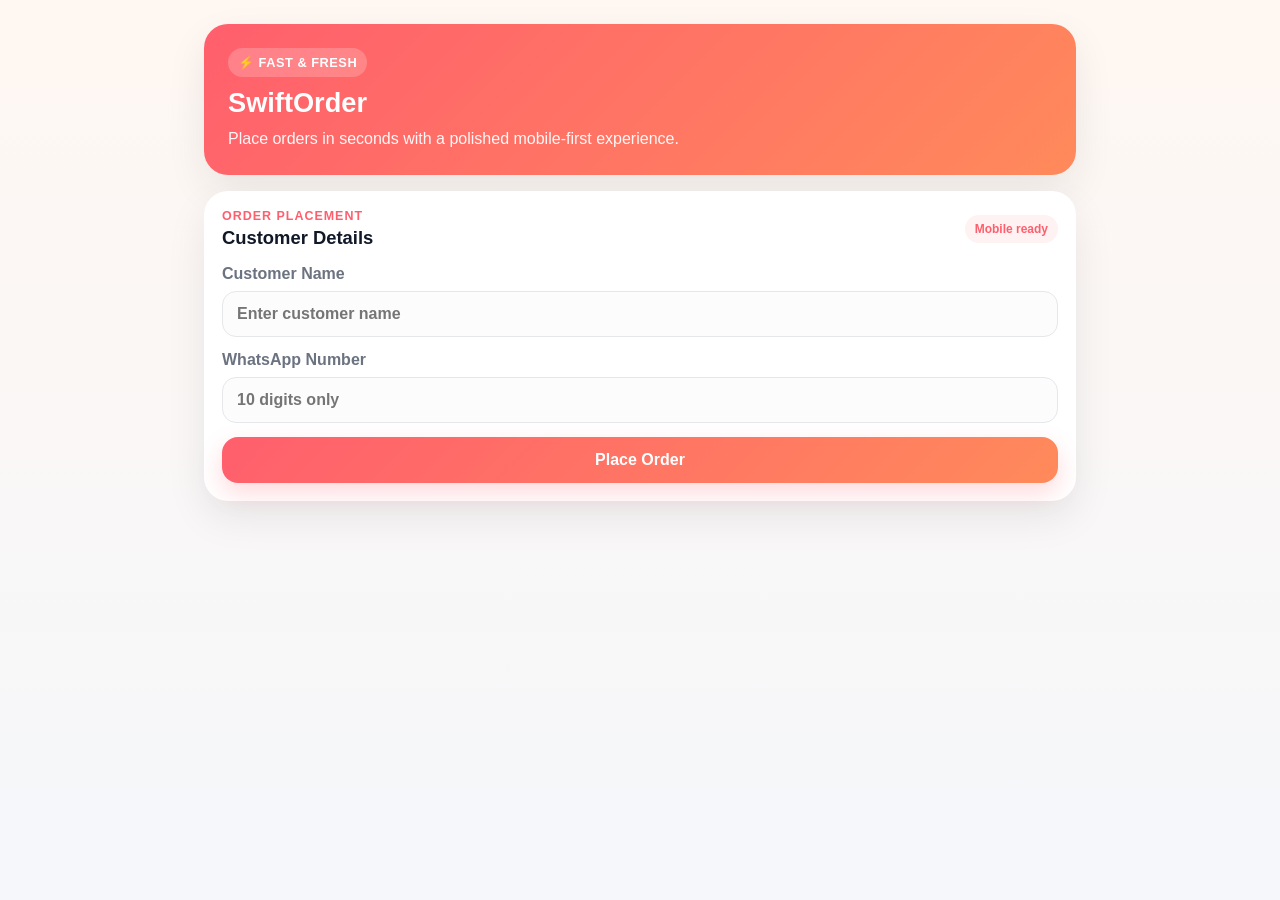
==== index.html @ 960eb1bb "Add PWA order management app and GitHub Pages workflow" ====
<!DOCTYPE html>
<html lang="en">
  <head>
    <meta charset="UTF-8" />
    <meta name="viewport" content="width=device-width, initial-scale=1.0, viewport-fit=cover" />
    <meta name="theme-color" content="#ff5f6d" />
    <meta name="description" content="Mobile-first order management PWA" />
    <link rel="manifest" href="manifest.json" />
    <link rel="icon" href="icons/icon-192.svg" type="image/svg+xml" />
    <link rel="apple-touch-icon" href="icons/icon-192.svg" />
    <title>SwiftOrder</title>
    <link rel="stylesheet" href="style.css" />
  </head>
  <body>
    <div class="app-shell">
      <header class="hero-card">
        <div class="hero-badge">⚡ Fast & Fresh</div>
        <h1>SwiftOrder</h1>
        <p>Place orders in seconds with a polished mobile-first experience.</p>
      </header>

      <main class="container">
        <section class="card form-card">
          <div class="card-header">
            <div>
              <p class="eyebrow">Order Placement</p>
              <h2>Customer Details</h2>
            </div>
            <span class="pill">Mobile ready</span>
          </div>

          <form id="customerForm" novalidate>
            <label class="field">
              <span>Customer Name</span>
              <input id="customerName" type="text" placeholder="Enter customer name" required />
            </label>

            <label class="field">
              <span>WhatsApp Number</span>
              <input id="phone" type="tel" inputmode="numeric" placeholder="10 digits only" required />
            </label>

            <button id="placeOrderBtn" class="primary-btn" type="button">Place Order</button>
          </form>
        </section>

        <section id="productsSection" class="card products-card hidden" aria-live="polite">
          <div class="card-header">
            <div>
              <p class="eyebrow">What would you like?</p>
              <h2>Order Items</h2>
            </div>
            <span class="pill accent">Add multiple</span>
          </div>

          <div id="productsList" class="products-list"></div>

          <div class="sticky-actions">
            <button id="addProductBtn" class="secondary-btn" type="button">Add Product</button>
            <button id="submitOrderBtn" class="primary-btn" type="button">Submit Order</button>
          </div>
        </section>
      </main>
    </div>

    <div id="loadingOverlay" class="loading-overlay hidden" aria-hidden="true">
      <div class="spinner-box">
        <div class="spinner"></div>
        <p>Placing your order...</p>
      </div>
    </div>

    <div id="successModal" class="modal hidden" aria-hidden="true">
      <div class="modal-card">
        <div class="modal-icon">✓</div>
        <h3>Order Confirmed</h3>
        <p>Thank you for your order.</p>
        <p class="order-number">Order Number: <span id="orderNumber">-</span></p>
        <button id="newOrderBtn" class="primary-btn" type="button">Place New Order</button>
      </div>
    </div>

    <div id="toastContainer" class="toast-container" aria-live="assertive"></div>

    <script src="app.js"></script>
  </body>
</html>
---- style.css ----
:root {
  --bg: #f5f7fb;
  --card: #ffffff;
  --text: #111827;
  --muted: #6b7280;
  --primary: linear-gradient(135deg, #ff5f6d, #ff8a5b);
  --primary-solid: #ff5f6d;
  --secondary: #fef2f2;
  --border: #e5e7eb;
  --shadow: 0 16px 40px rgba(15, 23, 42, 0.08);
}

* {
  box-sizing: border-box;
}

body {
  margin: 0;
  font-family: Inter, "Segoe UI", Roboto, Arial, sans-serif;
  color: var(--text);
  background: linear-gradient(180deg, #fff7f2 0%, var(--bg) 100%);
  min-height: 100vh;
}

button,
input,
select {
  font: inherit;
}

button {
  cursor: pointer;
  border: none;
}

.app-shell {
  max-width: 920px;
  margin: 0 auto;
  padding: 16px;
}

.hero-card,
.card {
  background: var(--card);
  border-radius: 24px;
  box-shadow: var(--shadow);
}

.hero-card {
  padding: 24px;
  margin-bottom: 16px;
  background: linear-gradient(135deg, #ff5f6d, #ff8a5b);
  color: white;
}

.hero-badge {
  display: inline-flex;
  padding: 7px 10px;
  border-radius: 999px;
  background: rgba(255,255,255,0.2);
  font-size: 0.8rem;
  font-weight: 700;
  letter-spacing: 0.04em;
  text-transform: uppercase;
}

.hero-card h1 {
  margin: 10px 0 8px;
  font-size: 1.7rem;
}

.hero-card p {
  margin: 0;
  opacity: 0.95;
  line-height: 1.5;
}

.container {
  display: grid;
  gap: 16px;
}

.card {
  padding: 18px;
}

.card-header {
  display: flex;
  justify-content: space-between;
  align-items: center;
  margin-bottom: 16px;
}

.eyebrow {
  margin: 0 0 4px;
  color: var(--primary-solid);
  font-size: 0.78rem;
  font-weight: 700;
  text-transform: uppercase;
  letter-spacing: 0.08em;
}

.card-header h2 {
  margin: 0;
  font-size: 1.15rem;
}

.pill {
  padding: 7px 10px;
  border-radius: 999px;
  background: var(--secondary);
  color: var(--primary-solid);
  font-size: 0.75rem;
  font-weight: 700;
}

.pill.accent {
  background: rgba(255,95,109,0.12);
}

form {
  display: grid;
  gap: 14px;
}

.field {
  display: grid;
  gap: 8px;
  font-weight: 600;
  color: var(--muted);
}

.field input,
.field select {
  width: 100%;
  border: 1px solid var(--border);
  border-radius: 14px;
  padding: 13px 14px;
  background: #fcfcfd;
  color: var(--text);
  outline: none;
}

.field input:focus,
.field select:focus {
  border-color: var(--primary-solid);
  box-shadow: 0 0 0 3px rgba(255,95,109,0.15);
}

.primary-btn,
.secondary-btn {
  width: 100%;
  border-radius: 16px;
  padding: 14px 16px;
  font-weight: 700;
  transition: transform 0.2s ease, box-shadow 0.2s ease;
}

.primary-btn {
  background: var(--primary);
  color: white;
  box-shadow: 0 10px 24px rgba(255,95,109,0.24);
}

.secondary-btn {
  background: #fff4f4;
  color: var(--primary-solid);
  border: 1px solid rgba(255,95,109,0.16);
}

.primary-btn:active,
.secondary-btn:active {
  transform: scale(0.98);
}

.products-list {
  display: grid;
  gap: 12px;
}

.product-card {
  border: 1px solid var(--border);
  border-radius: 20px;
  padding: 14px;
  background: linear-gradient(180deg, #fff 0%, #fff9f7 100%);
}

.product-row {
  display: grid;
  gap: 10px;
}

.product-meta {
  display: flex;
  justify-content: space-between;
  gap: 10px;
  align-items: center;
  margin-bottom: 8px;
}

.product-meta strong {
  font-size: 0.95rem;
}

.remove-btn {
  padding: 8px 12px;
  border-radius: 999px;
  background: #ffe8e8;
  color: #c2364b;
  font-weight: 700;
}

.sticky-actions {
  position: sticky;
  bottom: 8px;
  display: flex;
  gap: 10px;
  margin-top: 16px;
  padding-top: 10px;
  background: rgba(255,255,255,0.92);
  backdrop-filter: blur(12px);
}

.loading-overlay {
  position: fixed;
  inset: 0;
  background: rgba(17,24,39,0.65);
  display: grid;
  place-items: center;
  z-index: 999;
  padding: 16px;
}

.spinner-box {
  text-align: center;
  color: white;
  background: rgba(255,255,255,0.12);
  padding: 24px;
  border-radius: 24px;
  backdrop-filter: blur(8px);
}

.spinner {
  width: 48px;
  height: 48px;
  margin: 0 auto 12px;
  border: 4px solid rgba(255,255,255,0.35);
  border-top-color: white;
  border-radius: 50%;
  animation: spin 0.9s linear infinite;
}

@keyframes spin {
  to { transform: rotate(360deg); }
}

.modal {
  position: fixed;
  inset: 0;
  display: grid;
  place-items: center;
  padding: 16px;
  background: rgba(15,23,42,0.55);
  z-index: 1000;
}

.modal-card {
  width: min(100%, 380px);
  background: white;
  border-radius: 24px;
  padding: 26px 20px;
  text-align: center;
  box-shadow: var(--shadow);
}

.modal-icon {
  font-size: 2rem;
  width: 54px;
  height: 54px;
  line-height: 54px;
  margin: 0 auto 10px;
  border-radius: 50%;
  background: linear-gradient(135deg, #22c55e, #16a34a);
  color: white;
}

.modal-card h3 {
  margin: 0 0 6px;
  font-size: 1.3rem;
}

.modal-card p {
  margin: 0 0 8px;
  color: var(--muted);
}

.order-number {
  font-weight: 700;
  color: var(--text);
  margin-bottom: 16px;
}

.toast-container {
  position: fixed;
  left: 50%;
  bottom: 20px;
  transform: translateX(-50%);
  width: min(90%, 420px);
  display: grid;
  gap: 10px;
  z-index: 1100;
}

.toast {
  padding: 12px 14px;
  border-radius: 14px;
  color: white;
  font-weight: 600;
  background: #111827;
  box-shadow: var(--shadow);
}

.toast.success {
  background: #16a34a;
}

.toast.error {
  background: #dc2626;
}

.hidden {
  display: none !important;
}

@media (min-width: 700px) {
  .app-shell {
    padding: 24px;
  }

  .sticky-actions {
    flex-direction: row;
  }

  .sticky-actions .primary-btn,
  .sticky-actions .secondary-btn {
    flex: 1;
  }

  .product-row {
    grid-template-columns: 1.4fr 0.7fr auto;
    align-items: end;
  }
}

@media (max-width: 480px) {
  .hero-card,
  .card {
    border-radius: 20px;
  }

  .sticky-actions {
    flex-direction: column;
  }
}
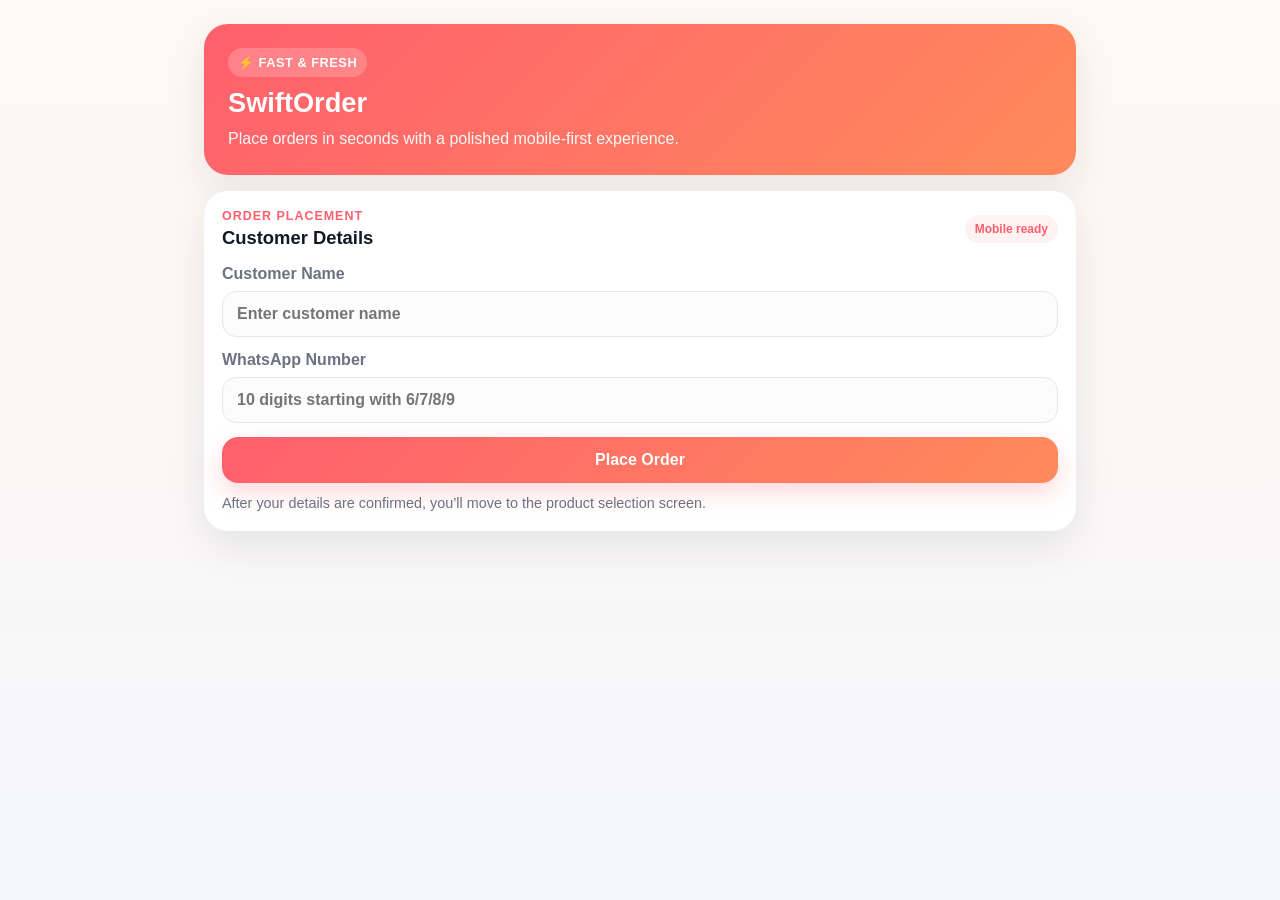
==== commit 596ac3b9: "Deploy inventory page and order validation fixes" ====
--- a/index.html
+++ b/index.html
@@ -20,7 +20,7 @@
       </header>
 
       <main class="container">
-        <section class="card form-card">
+        <section id="customerSection" class="card form-card">
           <div class="card-header">
             <div>
               <p class="eyebrow">Order Placement</p>
@@ -32,22 +32,23 @@
           <form id="customerForm" novalidate>
             <label class="field">
               <span>Customer Name</span>
-              <input id="customerName" type="text" placeholder="Enter customer name" required />
+              <input id="customerName" type="text" placeholder="Enter customer name" pattern="[A-Za-z ]+" maxlength="50" autocomplete="name" required />
             </label>
 
             <label class="field">
               <span>WhatsApp Number</span>
-              <input id="phone" type="tel" inputmode="numeric" placeholder="10 digits only" required />
+              <input id="phone" type="tel" inputmode="numeric" placeholder="10 digits starting with 6/7/8/9" pattern="[6789][0-9]{9}" maxlength="10" required />
             </label>
 
             <button id="placeOrderBtn" class="primary-btn" type="button">Place Order</button>
+            <p class="helper-text">After your details are confirmed, you’ll move to the product selection screen.</p>
           </form>
         </section>
 
         <section id="productsSection" class="card products-card hidden" aria-live="polite">
           <div class="card-header">
             <div>
-              <p class="eyebrow">What would you like?</p>
+              <p class="eyebrow">Step 2</p>
               <h2>Order Items</h2>
             </div>
             <span class="pill accent">Add multiple</span>
@@ -56,7 +57,7 @@
           <div id="productsList" class="products-list"></div>
 
           <div class="sticky-actions">
-            <button id="addProductBtn" class="secondary-btn" type="button">Add Product</button>
+            <button id="addProductBtn" class="secondary-btn" type="button" disabled>Add Product</button>
             <button id="submitOrderBtn" class="primary-btn" type="button">Submit Order</button>
           </div>
         </section>
--- a/style.css
+++ b/style.css
@@ -118,6 +118,13 @@
   background: rgba(255,95,109,0.12);
 }
 
+.helper-text {
+  margin: -4px 0 0;
+  color: var(--muted);
+  font-size: 0.9rem;
+  line-height: 1.4;
+}
+
 form {
   display: grid;
   gap: 14px;
@@ -185,6 +192,13 @@
   background: linear-gradient(180deg, #fff 0%, #fff9f7 100%);
 }
 
+.field.field--error input,
+.field.field--error select {
+  border-color: #ef4444;
+  box-shadow: 0 0 0 3px rgba(239, 68, 68, 0.15);
+  background: #fff8f8;
+}
+
 .product-row {
   display: grid;
   gap: 10px;
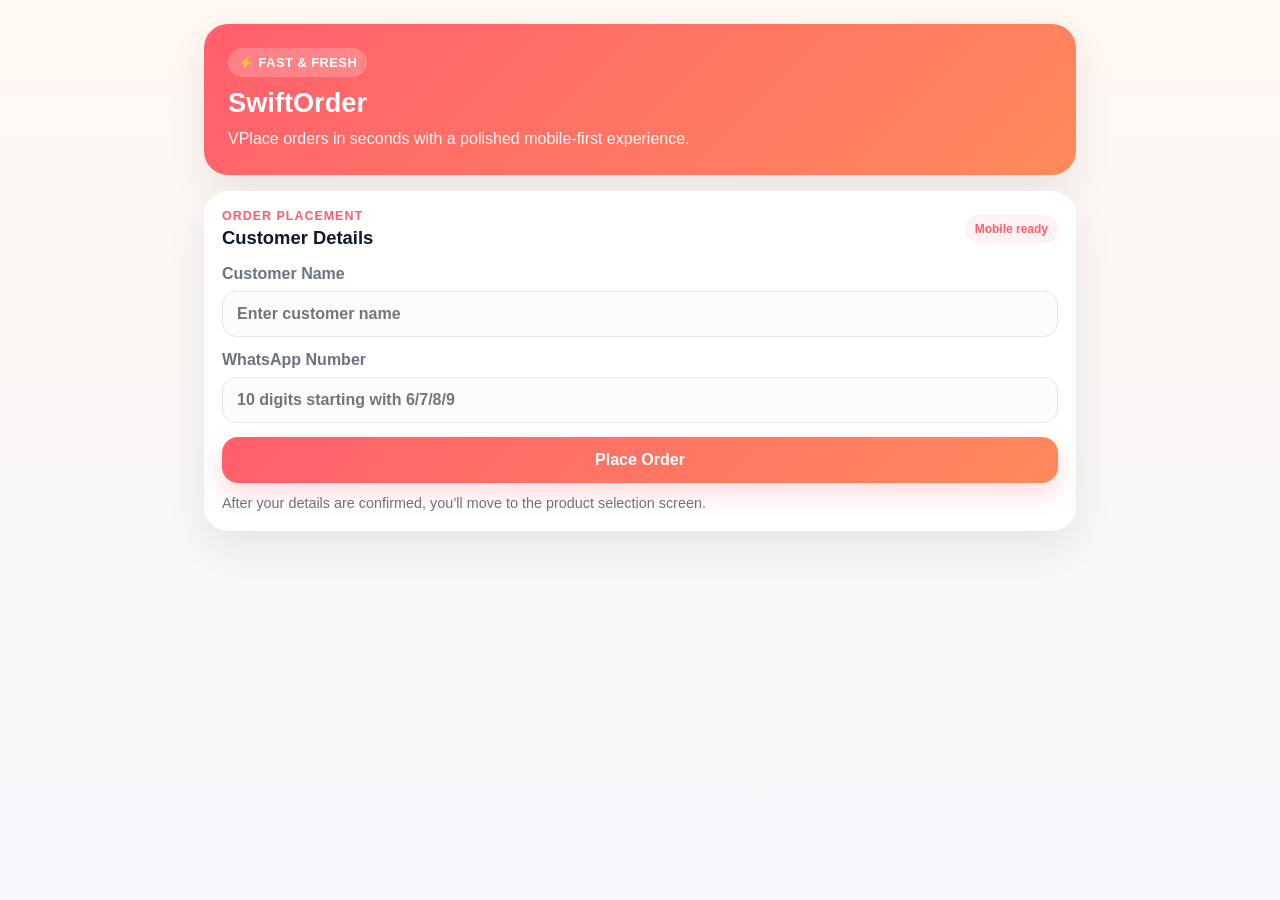
==== commit f4a2dc1d: "all Describe your changes" ====
--- a/index.html
+++ b/index.html
@@ -16,7 +16,7 @@
       <header class="hero-card">
         <div class="hero-badge">⚡ Fast & Fresh</div>
         <h1>SwiftOrder</h1>
-        <p>Place orders in seconds with a polished mobile-first experience.</p>
+        <p>VPlace orders in seconds with a polished mobile-first experience.</p>
       </header>
 
       <main class="container">
